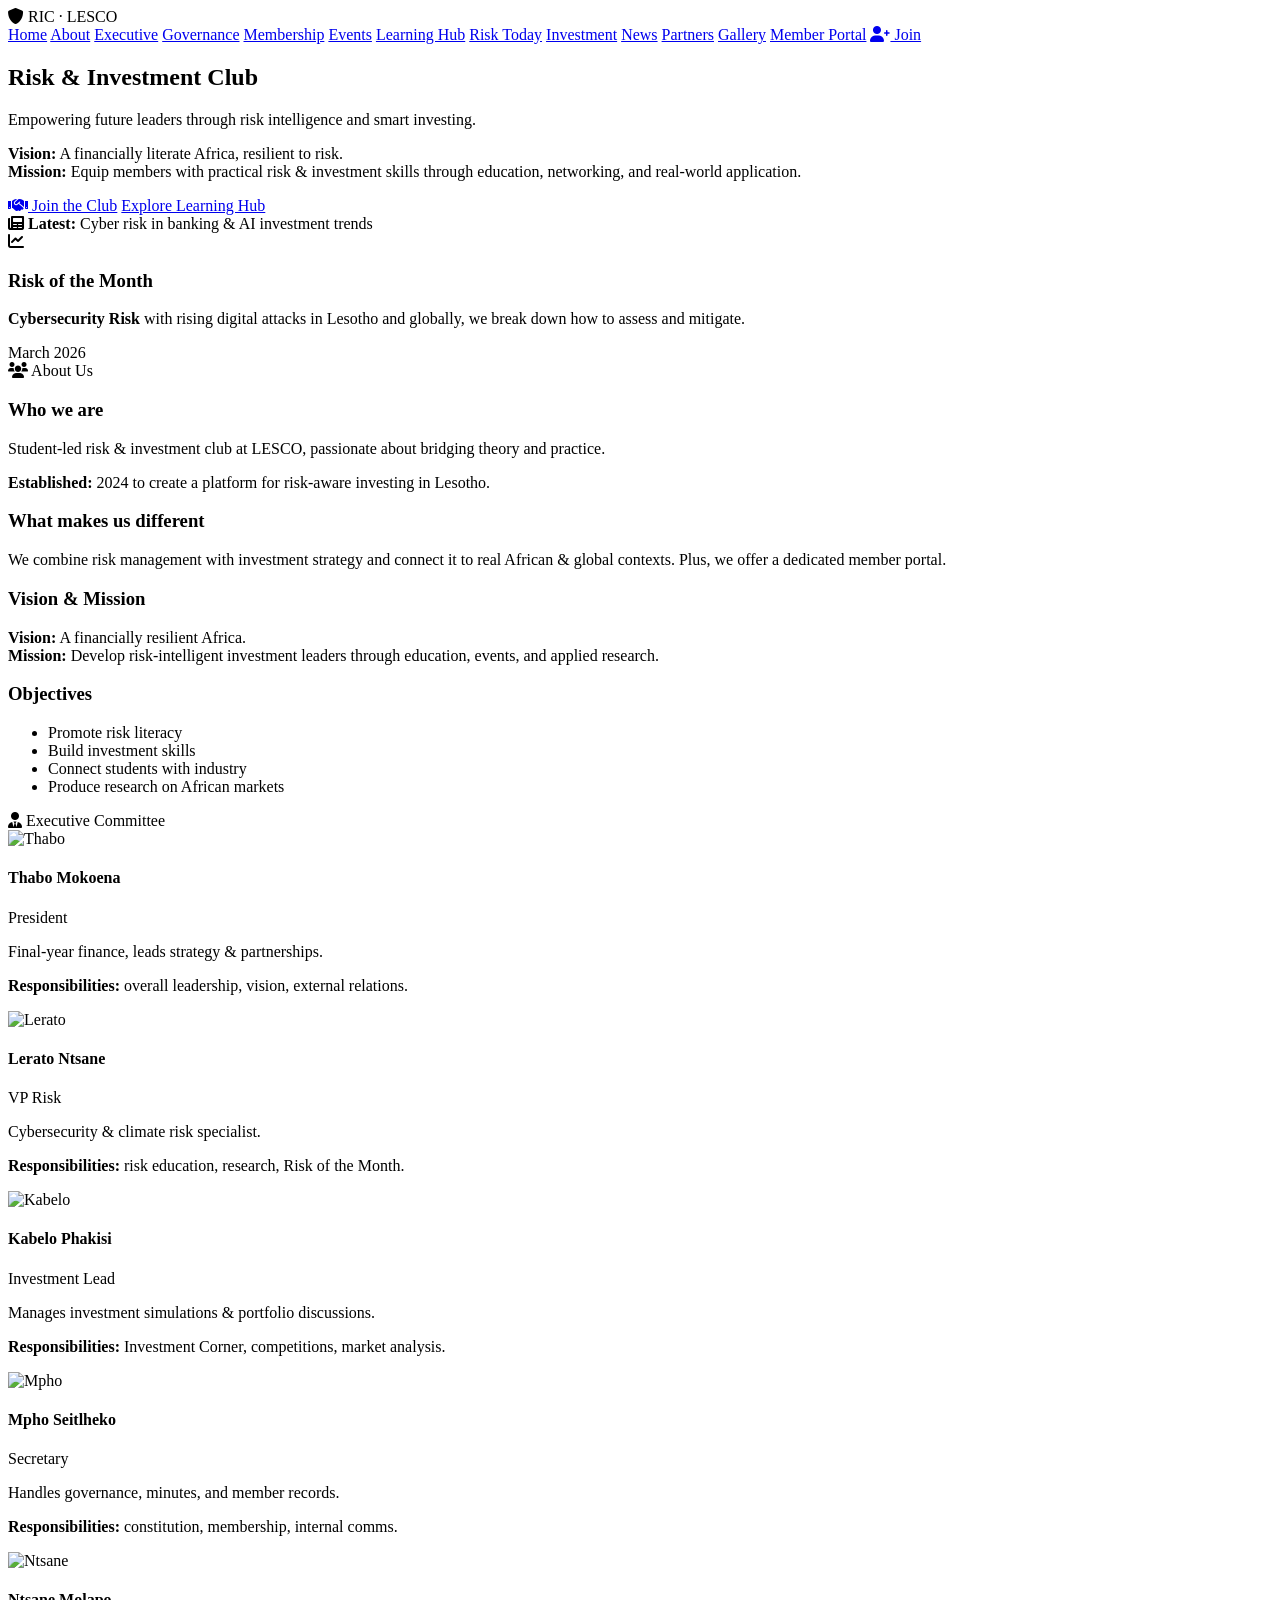
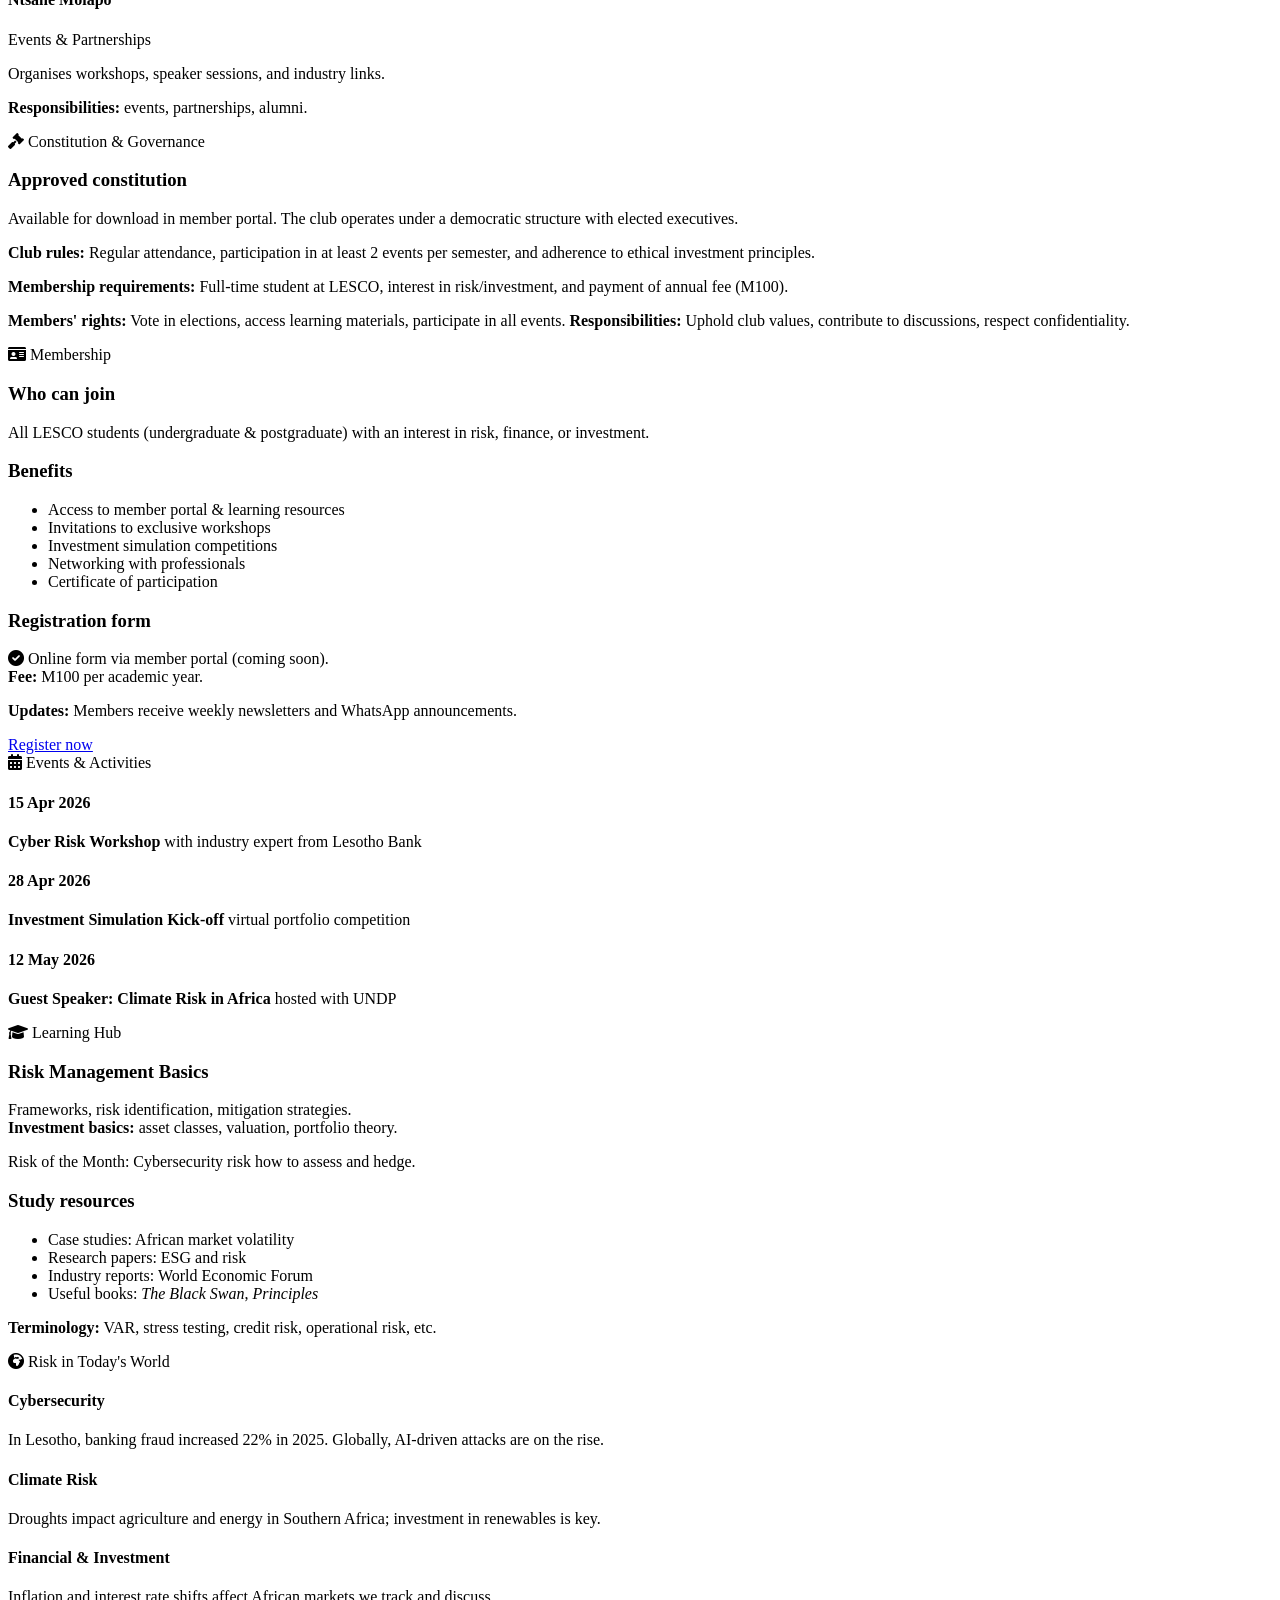
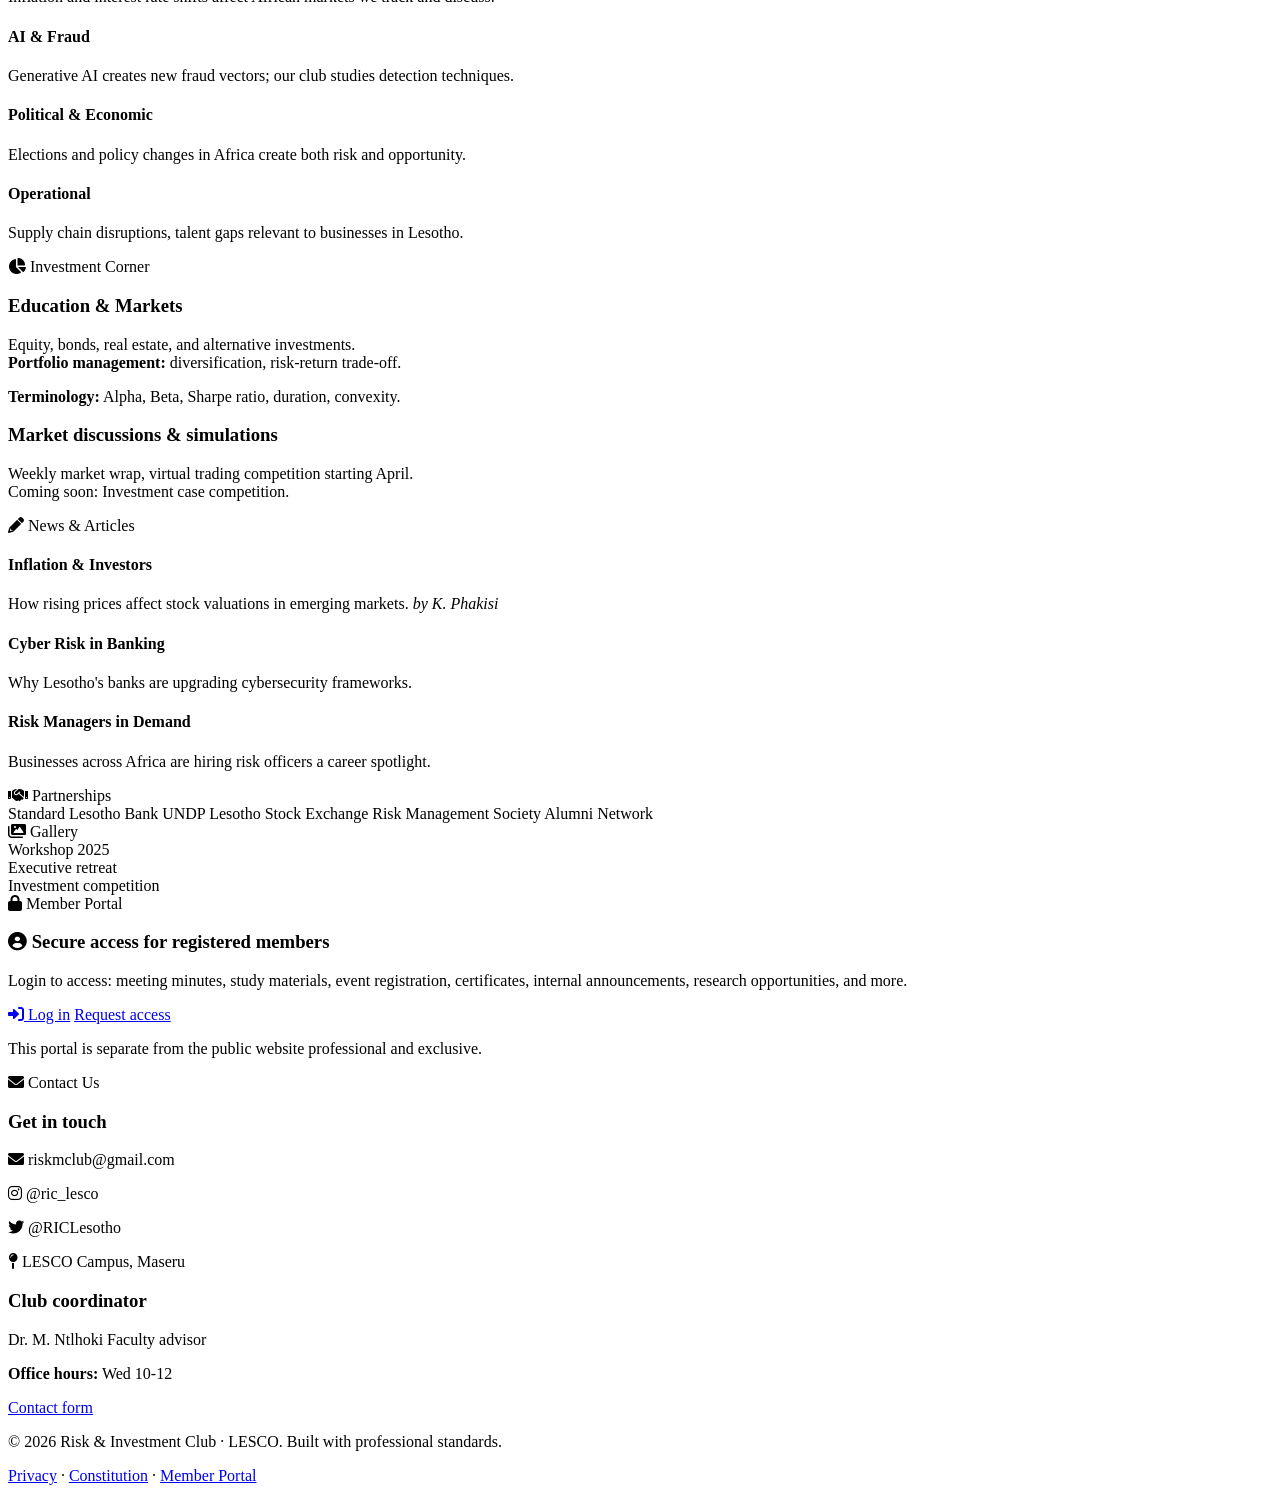
==== index.html @ 356c89ec "Create index.html" ====
<!DOCTYPE html>
<html lang="en">
<head>
  <meta charset="UTF-8" />
  <meta name="viewport" content="width=device-width, initial-scale=1.0" />
  <title>Risk &amp; Investment Club · LESCO</title>
  <link rel="preconnect" href="https://fonts.googleapis.com" />
  <link rel="preconnect" href="https://fonts.gstatic.com" crossorigin />
  <link href="https://fonts.googleapis.com/css2?family=Inter:opsz,wght@14..32,400;14..32,500;14..32,600;14..32,700&display=swap" rel="stylesheet" />
  <link rel="stylesheet" href="https://cdnjs.cloudflare.com/ajax/libs/font-awesome/6.0.0-beta3/css/all.min.css" />
  <link rel="stylesheet" href="style.css" />
</head>
<body>

  <nav class="navbar">
    <div class="container nav-flex">
      <div class="logo">
        <i class="fas fa-shield-alt"></i>
        <span>RIC · LESCO</span>
      </div>
      <div class="nav-links">
        <a href="#home">Home</a>
        <a href="#about">About</a>
        <a href="#executive">Executive</a>
        <a href="#constitution">Governance</a>
        <a href="#membership">Membership</a>
        <a href="#events">Events</a>
        <a href="#learning">Learning Hub</a>
        <a href="#risk-today">Risk Today</a>
        <a href="#investment">Investment</a>
        <a href="#news">News</a>
        <a href="#partners">Partners</a>
        <a href="#gallery">Gallery</a>
        <a href="#portal" class="portal-link">Member Portal</a>
        <a href="#join" class="btn-join"><i class="fas fa-user-plus"></i> Join</a>
      </div>
    </div>
  </nav>

  <section id="home">
    <div class="container hero">
      <div class="hero-text">
        <h1>Risk &amp; Investment Club</h1>
        <p class="hero-sub">Empowering future leaders through risk intelligence and smart investing.</p>
        <p><strong>Vision:</strong> A financially literate Africa, resilient to risk. <br> <strong>Mission:</strong> Equip members with practical risk &amp; investment skills through education, networking, and real-world application.</p>
        <div class="hero-buttons">
          <a href="#join" class="btn-primary"><i class="fas fa-handshake"></i> Join the Club</a>
          <a href="#learning" class="btn-outline">Explore Learning Hub</a>
        </div>
        <div class="latest-news">
          <i class="fas fa-newspaper"></i> <strong>Latest:</strong> Cyber risk in banking &amp; AI investment trends
        </div>
      </div>
      <div class="hero-risk-card">
        <i class="fas fa-chart-line risk-icon"></i>
        <h3>Risk of the Month</h3>
        <p><strong>Cybersecurity Risk</strong>  with rising digital attacks in Lesotho and globally, we break down how to assess and mitigate.</p>
        <span class="badge">March 2026</span>
      </div>
    </div>
  </section>

  <section id="about">
    <div class="container">
      <div class="section-title"><i class="fas fa-users"></i> About Us</div>
      <div class="grid-2">
        <div class="card"><h3>Who we are</h3><p>Student-led risk &amp; investment club at LESCO, passionate about bridging theory and practice.</p><p><strong>Established:</strong> 2024 to create a platform for risk-aware investing in Lesotho.</p></div>
        <div class="card"><h3>What makes us different</h3><p>We combine risk management with investment strategy and connect it to real African &amp; global contexts. Plus, we offer a dedicated member portal.</p></div>
        <div class="card"><h3>Vision &amp; Mission</h3><p><strong>Vision:</strong> A financially resilient Africa. <br><strong>Mission:</strong> Develop risk-intelligent investment leaders through education, events, and applied research.</p></div>
        <div class="card"><h3>Objectives</h3><ul><li>Promote risk literacy</li><li>Build investment skills</li><li>Connect students with industry</li><li>Produce research on African markets</li></ul></div>
      </div>
    </div>
  </section>

  <section id="executive">
    <div class="container">
      <div class="section-title"><i class="fas fa-user-tie"></i> Executive Committee</div>
      <div class="grid-3">
        <div class="card exec-card"><img src="https://ui-avatars.com/api/?name=Thabo+Mokoena&background=0b1e33&color=facc15&size=120" alt="Thabo" /><h4>Thabo Mokoena</h4><span class="role">President</span><p>Final-year finance, leads strategy &amp; partnerships.</p><p class="text-sm"><strong>Responsibilities:</strong> overall leadership, vision, external relations.</p></div>
        <div class="card exec-card"><img src="https://ui-avatars.com/api/?name=Lerato+Ntsane&background=0b1e33&color=facc15&size=120" alt="Lerato" /><h4>Lerato Ntsane</h4><span class="role">VP Risk</span><p>Cybersecurity &amp; climate risk specialist.</p><p class="text-sm"><strong>Responsibilities:</strong> risk education, research, Risk of the Month.</p></div>
        <div class="card exec-card"><img src="https://ui-avatars.com/api/?name=Kabelo+Phakisi&background=0b1e33&color=facc15&size=120" alt="Kabelo" /><h4>Kabelo Phakisi</h4><span class="role">Investment Lead</span><p>Manages investment simulations &amp; portfolio discussions.</p><p class="text-sm"><strong>Responsibilities:</strong> Investment Corner, competitions, market analysis.</p></div>
        <div class="card exec-card"><img src="https://ui-avatars.com/api/?name=Mpho+Seitlheko&background=0b1e33&color=facc15&size=120" alt="Mpho" /><h4>Mpho Seitlheko</h4><span class="role">Secretary</span><p>Handles governance, minutes, and member records.</p><p class="text-sm"><strong>Responsibilities:</strong> constitution, membership, internal comms.</p></div>
        <div class="card exec-card"><img src="https://ui-avatars.com/api/?name=Ntsane+Molapo&background=0b1e33&color=facc15&size=120" alt="Ntsane" /><h4>Ntsane Molapo</h4><span class="role">Events &amp; Partnerships</span><p>Organises workshops, speaker sessions, and industry links.</p><p class="text-sm"><strong>Responsibilities:</strong> events, partnerships, alumni.</p></div>
      </div>
    </div>
  </section>

  <section id="constitution">
    <div class="container">
      <div class="section-title"><i class="fas fa-gavel"></i> Constitution &amp; Governance</div>
      <div class="card"><h3>Approved constitution</h3><p>Available for download in member portal. The club operates under a democratic structure with elected executives.</p><p><strong>Club rules:</strong> Regular attendance, participation in at least 2 events per semester, and adherence to ethical investment principles.</p><p><strong>Membership requirements:</strong> Full-time student at LESCO, interest in risk/investment, and payment of annual fee (M100).</p><p><strong>Members' rights:</strong> Vote in elections, access learning materials, participate in all events. <strong>Responsibilities:</strong> Uphold club values, contribute to discussions, respect confidentiality.</p></div>
    </div>
  </section>

  <section id="membership">
    <div class="container">
      <div class="section-title"><i class="fas fa-id-card"></i> Membership</div>
      <div class="grid-2">
        <div class="card"><h3>Who can join</h3><p>All LESCO students (undergraduate &amp; postgraduate) with an interest in risk, finance, or investment.</p><h3>Benefits</h3><ul><li>Access to member portal &amp; learning resources</li><li>Invitations to exclusive workshops</li><li>Investment simulation competitions</li><li>Networking with professionals</li><li>Certificate of participation</li></ul></div>
        <div class="card"><h3>Registration form</h3><p><i class="fas fa-check-circle"></i> Online form via member portal (coming soon). <br> <strong>Fee:</strong> M100 per academic year.</p><p><strong>Updates:</strong> Members receive weekly newsletters and WhatsApp announcements.</p><a href="#" class="btn-primary reg-btn">Register now</a></div>
      </div>
    </div>
  </section>

  <section id="events">
    <div class="container">
      <div class="section-title"><i class="fas fa-calendar-alt"></i> Events &amp; Activities</div>
      <div class="grid-3">
        <div class="card"><h4>15 Apr 2026</h4><p><strong>Cyber Risk Workshop</strong>  with industry expert from Lesotho Bank</p></div>
        <div class="card"><h4>28 Apr 2026</h4><p><strong>Investment Simulation Kick-off</strong>  virtual portfolio competition</p></div>
        <div class="card"><h4>12 May 2026</h4><p><strong>Guest Speaker: Climate Risk in Africa</strong>  hosted with UNDP</p></div>
      </div>
    </div>
  </section>

  <section id="learning">
    <div class="container">
      <div class="section-title"><i class="fas fa-graduation-cap"></i> Learning Hub</div>
      <div class="grid-2">
        <div class="card"><h3>Risk Management Basics</h3><p>Frameworks, risk identification, mitigation strategies. <br><strong>Investment basics:</strong> asset classes, valuation, portfolio theory.</p><p><span class="badge">Risk of the Month:</span> Cybersecurity risk  how to assess and hedge.</p></div>
        <div class="card"><h3>Study resources</h3><ul><li>Case studies: African market volatility</li><li>Research papers: ESG and risk</li><li>Industry reports: World Economic Forum</li><li>Useful books: <em>The Black Swan</em>, <em>Principles</em></li></ul><p><strong>Terminology:</strong> VAR, stress testing, credit risk, operational risk, etc.</p></div>
      </div>
    </div>
  </section>

  <section id="risk-today">
    <div class="container">
      <div class="section-title"><i class="fas fa-globe-africa"></i> Risk in Today's World</div>
      <div class="grid-3">
        <div class="card"><h4>Cybersecurity</h4><p>In Lesotho, banking fraud increased 22% in 2025. Globally, AI-driven attacks are on the rise.</p></div>
        <div class="card"><h4>Climate Risk</h4><p>Droughts impact agriculture and energy in Southern Africa; investment in renewables is key.</p></div>
        <div class="card"><h4>Financial &amp; Investment</h4><p>Inflation and interest rate shifts affect African markets  we track and discuss.</p></div>
        <div class="card"><h4>AI &amp; Fraud</h4><p>Generative AI creates new fraud vectors; our club studies detection techniques.</p></div>
        <div class="card"><h4>Political &amp; Economic</h4><p>Elections and policy changes in Africa create both risk and opportunity.</p></div>
        <div class="card"><h4>Operational</h4><p>Supply chain disruptions, talent gaps  relevant to businesses in Lesotho.</p></div>
      </div>
    </div>
  </section>

  <section id="investment">
    <div class="container">
      <div class="section-title"><i class="fas fa-chart-pie"></i> Investment Corner</div>
      <div class="grid-2">
        <div class="card"><h3>Education &amp; Markets</h3><p>Equity, bonds, real estate, and alternative investments. <br><strong>Portfolio management:</strong> diversification, risk-return trade-off.</p><p><strong>Terminology:</strong> Alpha, Beta, Sharpe ratio, duration, convexity.</p></div>
        <div class="card"><h3>Market discussions &amp; simulations</h3><p>Weekly market wrap, virtual trading competition starting April. <br> <span class="badge">Coming soon:</span> Investment case competition.</p></div>
      </div>
    </div>
  </section>

  <section id="news">
    <div class="container">
      <div class="section-title"><i class="fas fa-pencil-alt"></i> News &amp; Articles</div>
      <div class="grid-3">
        <div class="card"><h4>Inflation &amp; Investors</h4><p>How rising prices affect stock valuations in emerging markets. <em> by K. Phakisi</em></p></div>
        <div class="card"><h4>Cyber Risk in Banking</h4><p>Why Lesotho's banks are upgrading cybersecurity frameworks.</p></div>
        <div class="card"><h4>Risk Managers in Demand</h4><p>Businesses across Africa are hiring risk officers  a career spotlight.</p></div>
      </div>
    </div>
  </section>

  <section id="partners">
    <div class="container">
      <div class="section-title"><i class="fas fa-handshake"></i> Partnerships</div>
      <div class="partner-badges">
        <span class="badge partner">Standard Lesotho Bank</span>
        <span class="badge partner">UNDP</span>
        <span class="badge partner">Lesotho Stock Exchange</span>
        <span class="badge partner">Risk Management Society</span>
        <span class="badge partner">Alumni Network</span>
      </div>
    </div>
  </section>

  <section id="gallery">
    <div class="container">
      <div class="section-title"><i class="fas fa-images"></i> Gallery</div>
      <div class="grid-3">
        <div class="card gallery-placeholder">Workshop 2025</div>
        <div class="card gallery-placeholder">Executive retreat</div>
        <div class="card gallery-placeholder">Investment competition</div>
      </div>
    </div>
  </section>

  <section id="portal" class="portal-section">
    <div class="container">
      <div class="section-title"><i class="fas fa-lock"></i> Member Portal</div>
      <div class="portal-box">
        <h3><i class="fas fa-user-circle portal-icon"></i> Secure access for registered members</h3>
        <p>Login to access: meeting minutes, study materials, event registration, certificates, internal announcements, research opportunities, and more.</p>
        <div class="portal-buttons">
          <a href="#" class="btn-primary"><i class="fas fa-sign-in-alt"></i> Log in</a>
          <a href="#" class="btn-outline">Request access</a>
        </div>
        <p class="portal-note">This portal is separate from the public website  professional and exclusive.</p>
      </div>
    </div>
  </section>

  <section id="contact">
    <div class="container">
      <div class="section-title"><i class="fas fa-envelope"></i> Contact Us</div>
      <div class="grid-2">
        <div class="card"><h3>Get in touch</h3><p><i class="fas fa-envelope"></i> riskmclub@gmail.com</p><p><i class="fab fa-instagram"></i> @ric_lesco</p><p><i class="fab fa-twitter"></i> @RICLesotho</p><p><i class="fas fa-map-pin"></i> LESCO Campus, Maseru</p></div>
        <div class="card"><h3>Club coordinator</h3><p>Dr. M. Ntlhoki  Faculty advisor</p><p><strong>Office hours:</strong> Wed 10-12</p><a href="#" class="btn-outline">Contact form</a></div>
      </div>
    </div>
  </section>

  <footer class="footer">
    <div class="container">
      <p>&copy; 2026 Risk &amp; Investment Club · LESCO. Built with professional standards.</p>
      <p class="footer-links"><a href="#">Privacy</a> · <a href="#">Constitution</a> · <a href="#portal">Member Portal</a></p>
    </div>
  </footer>

</body>
</html>
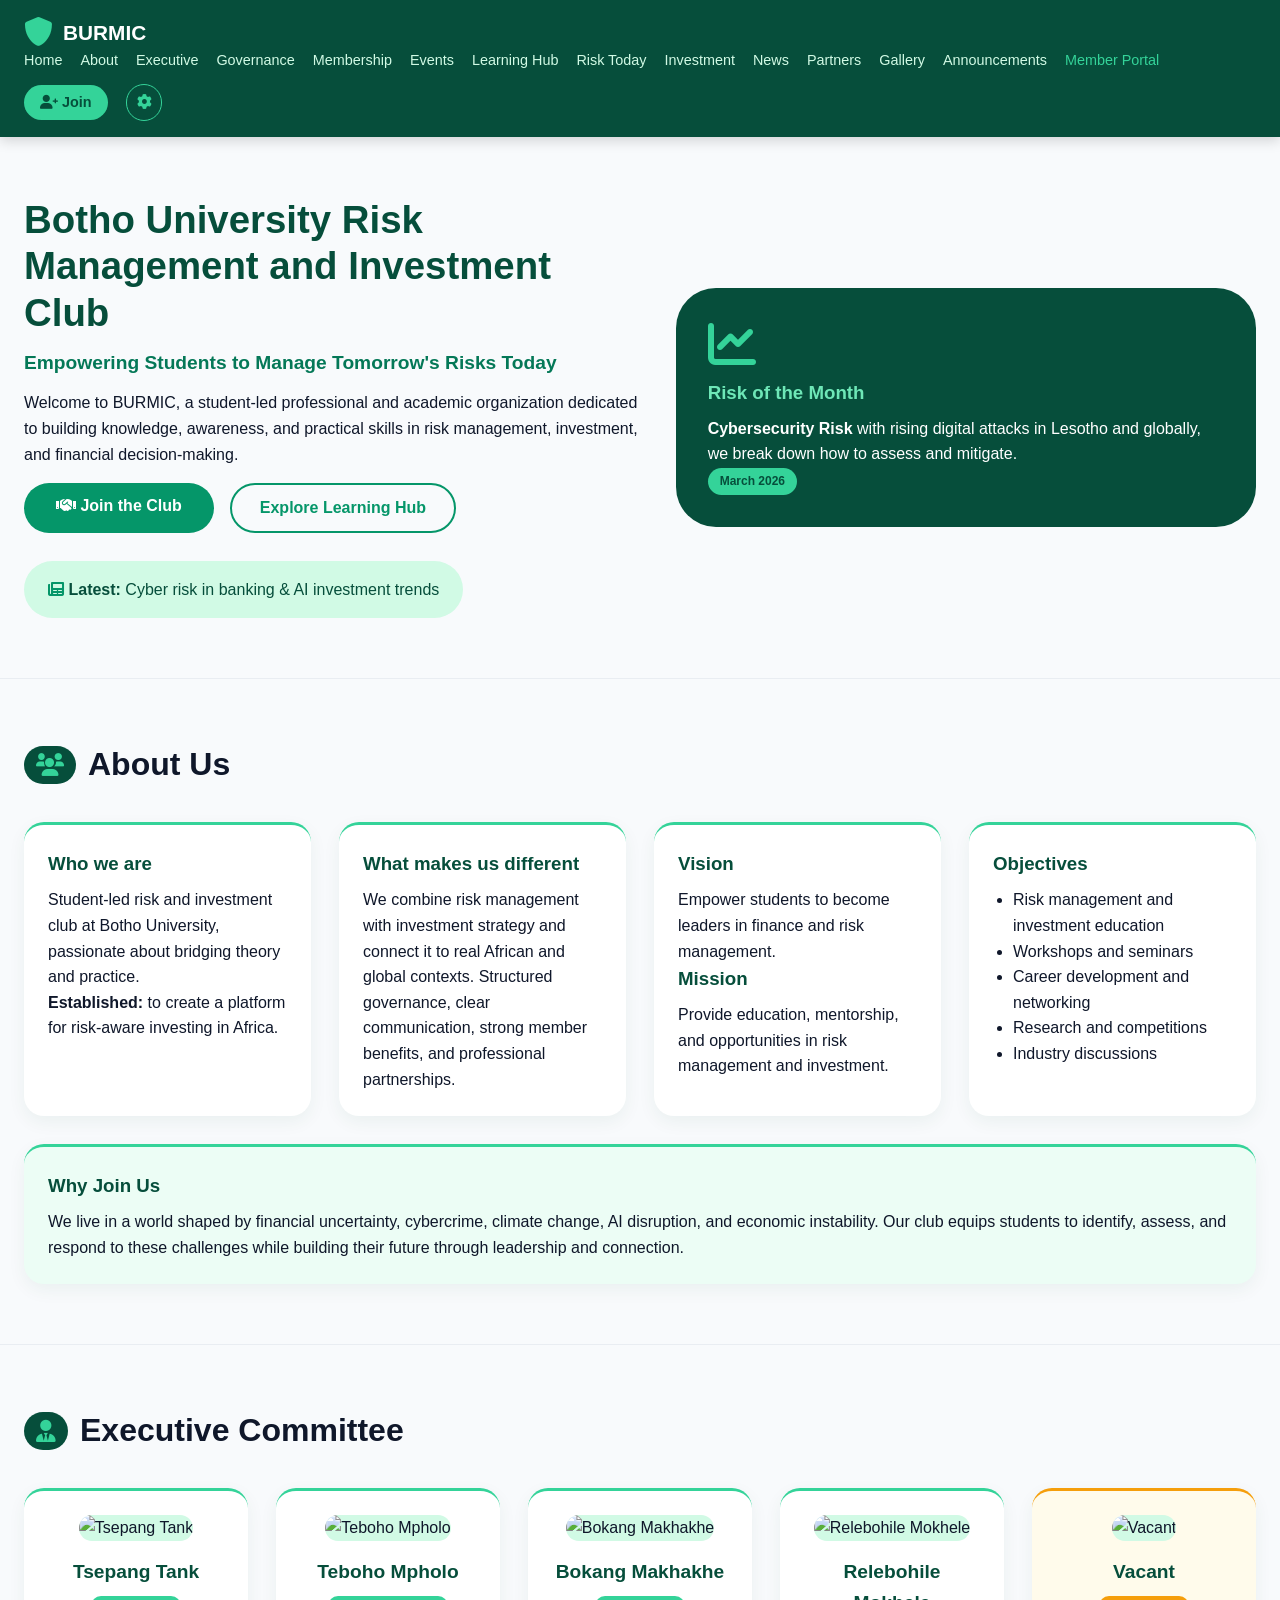
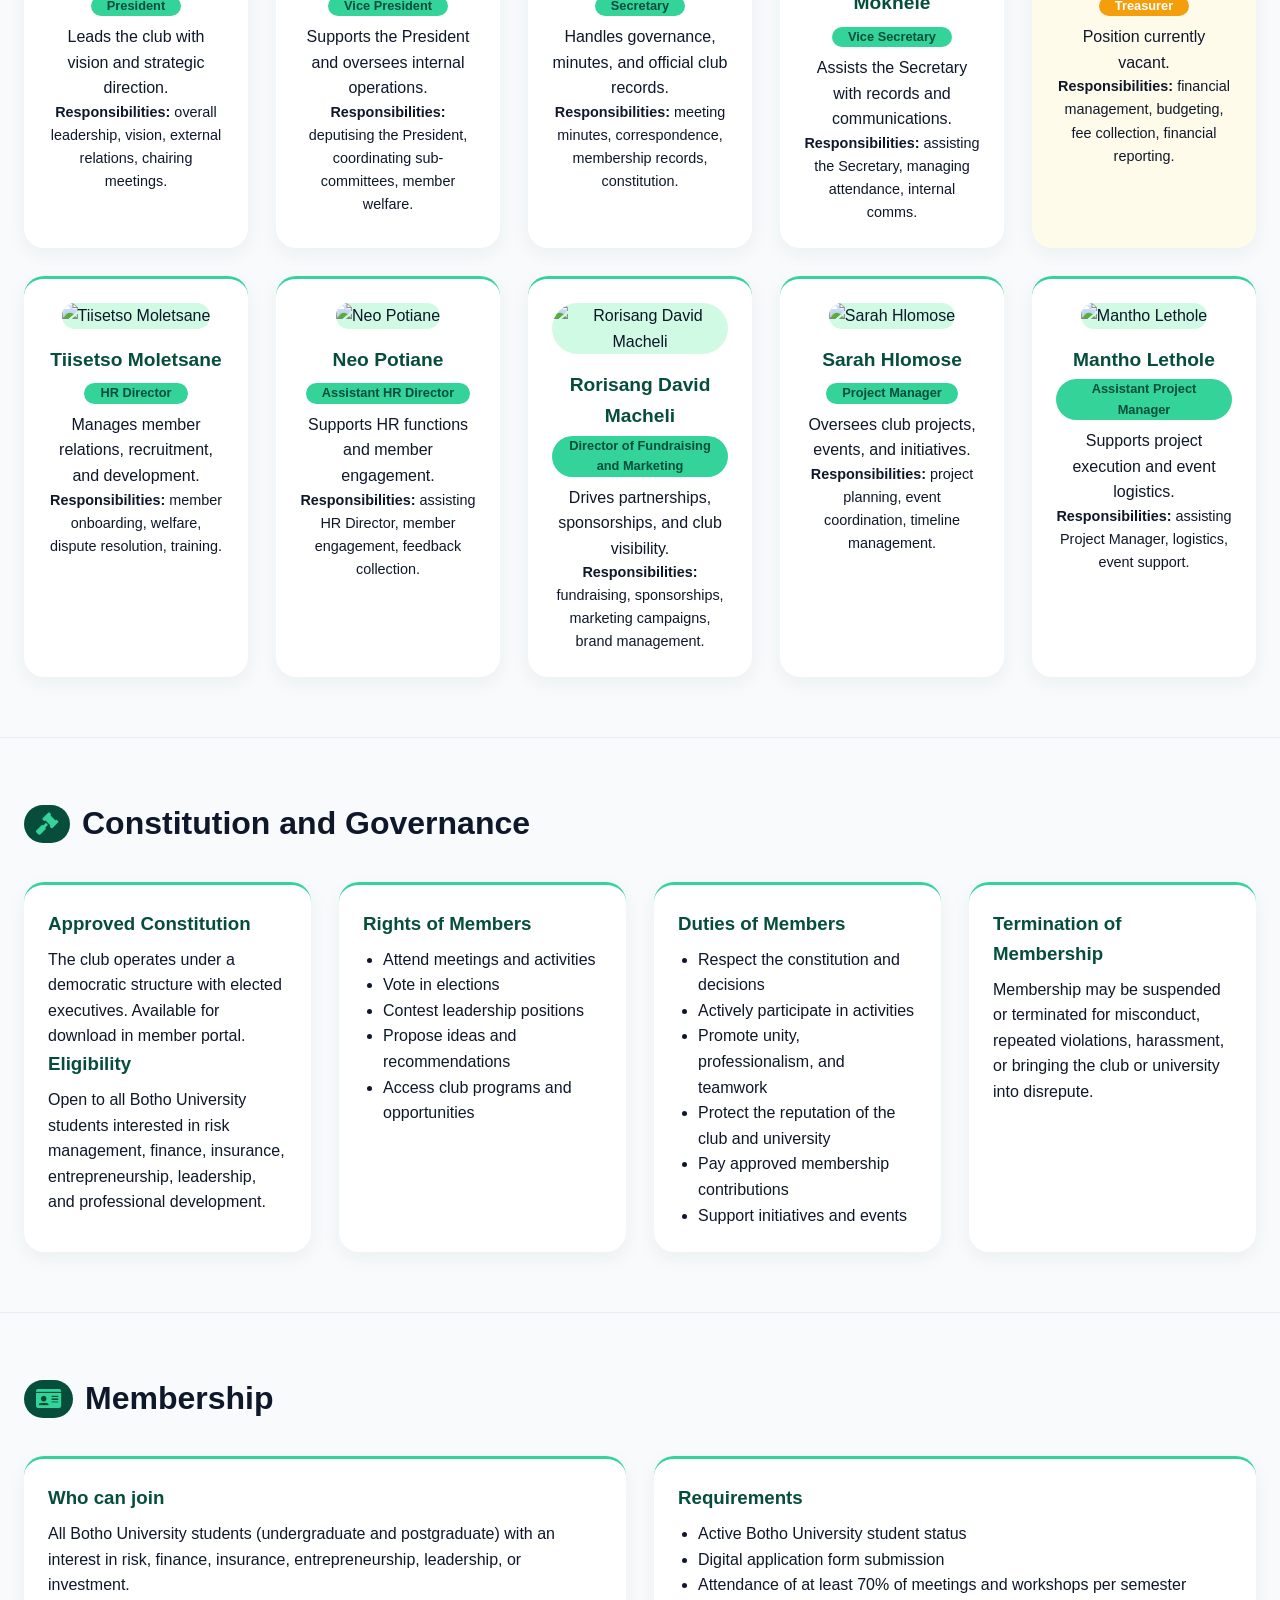
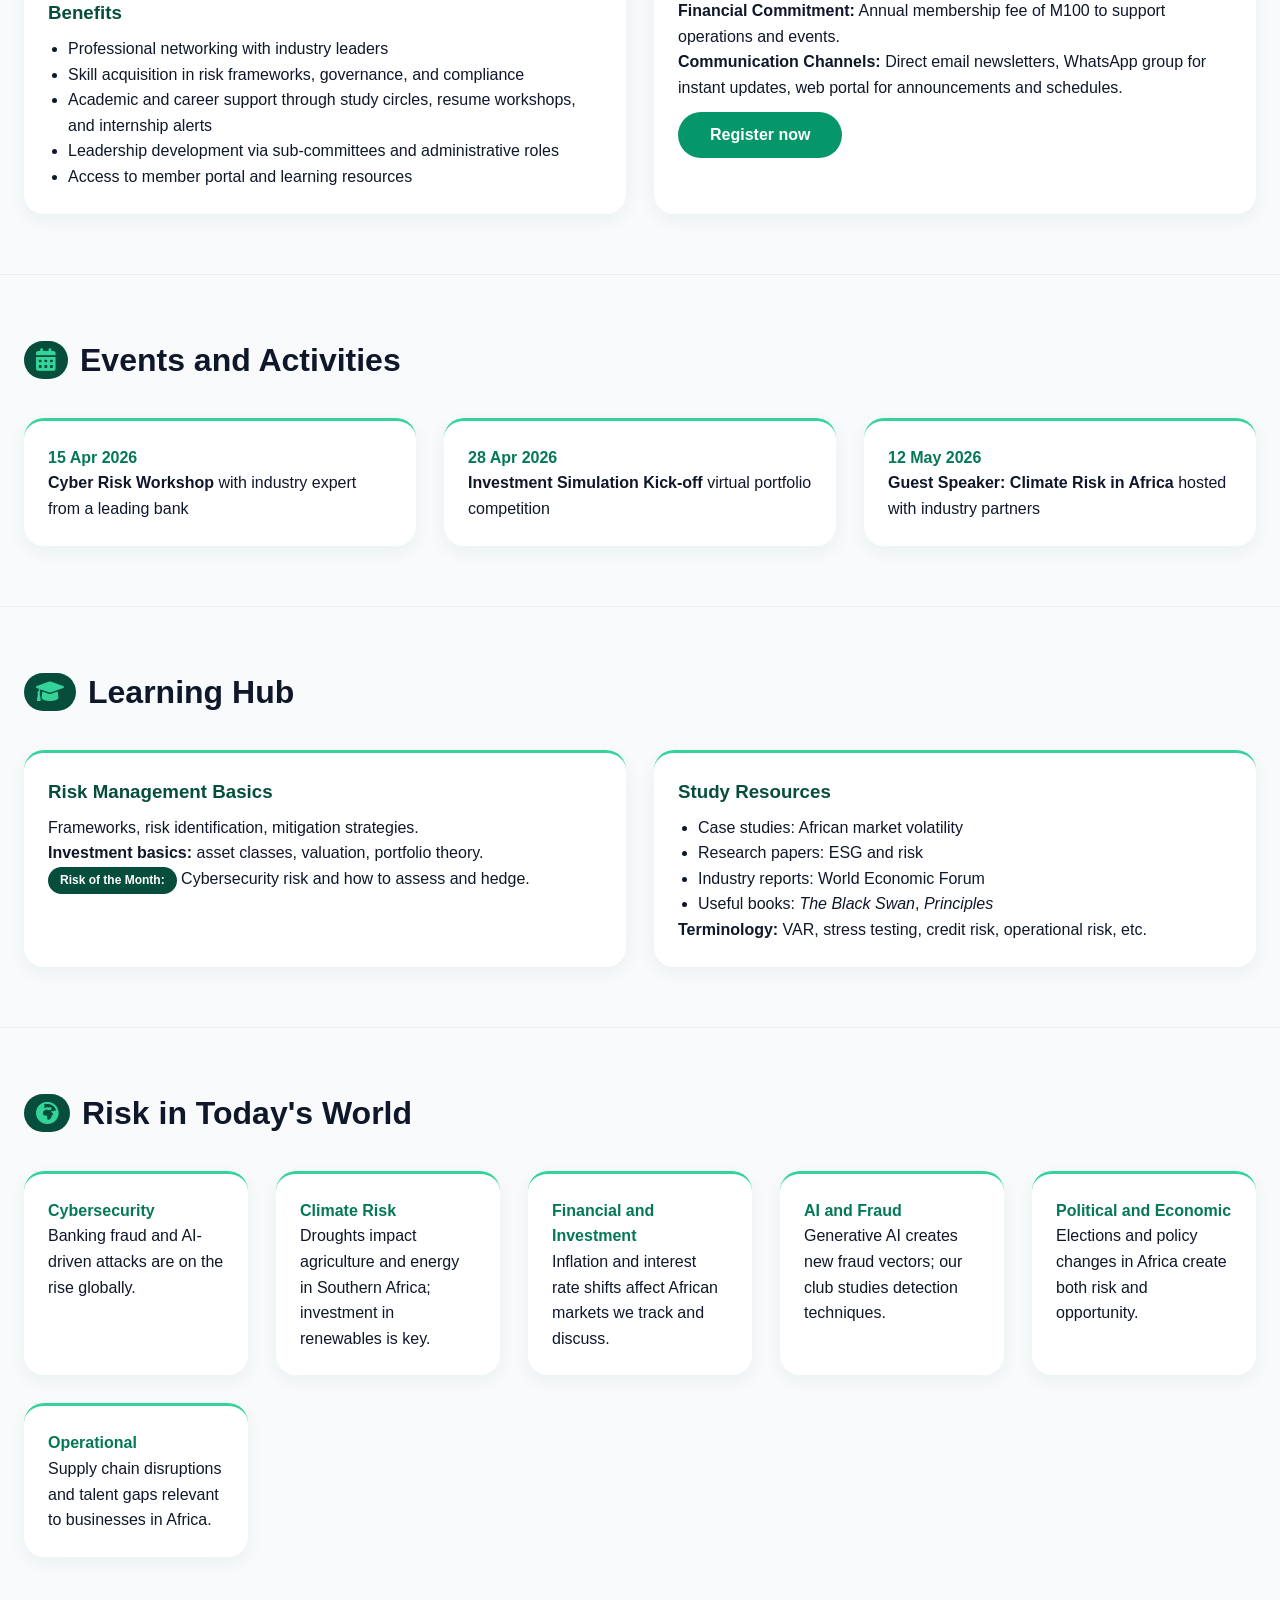
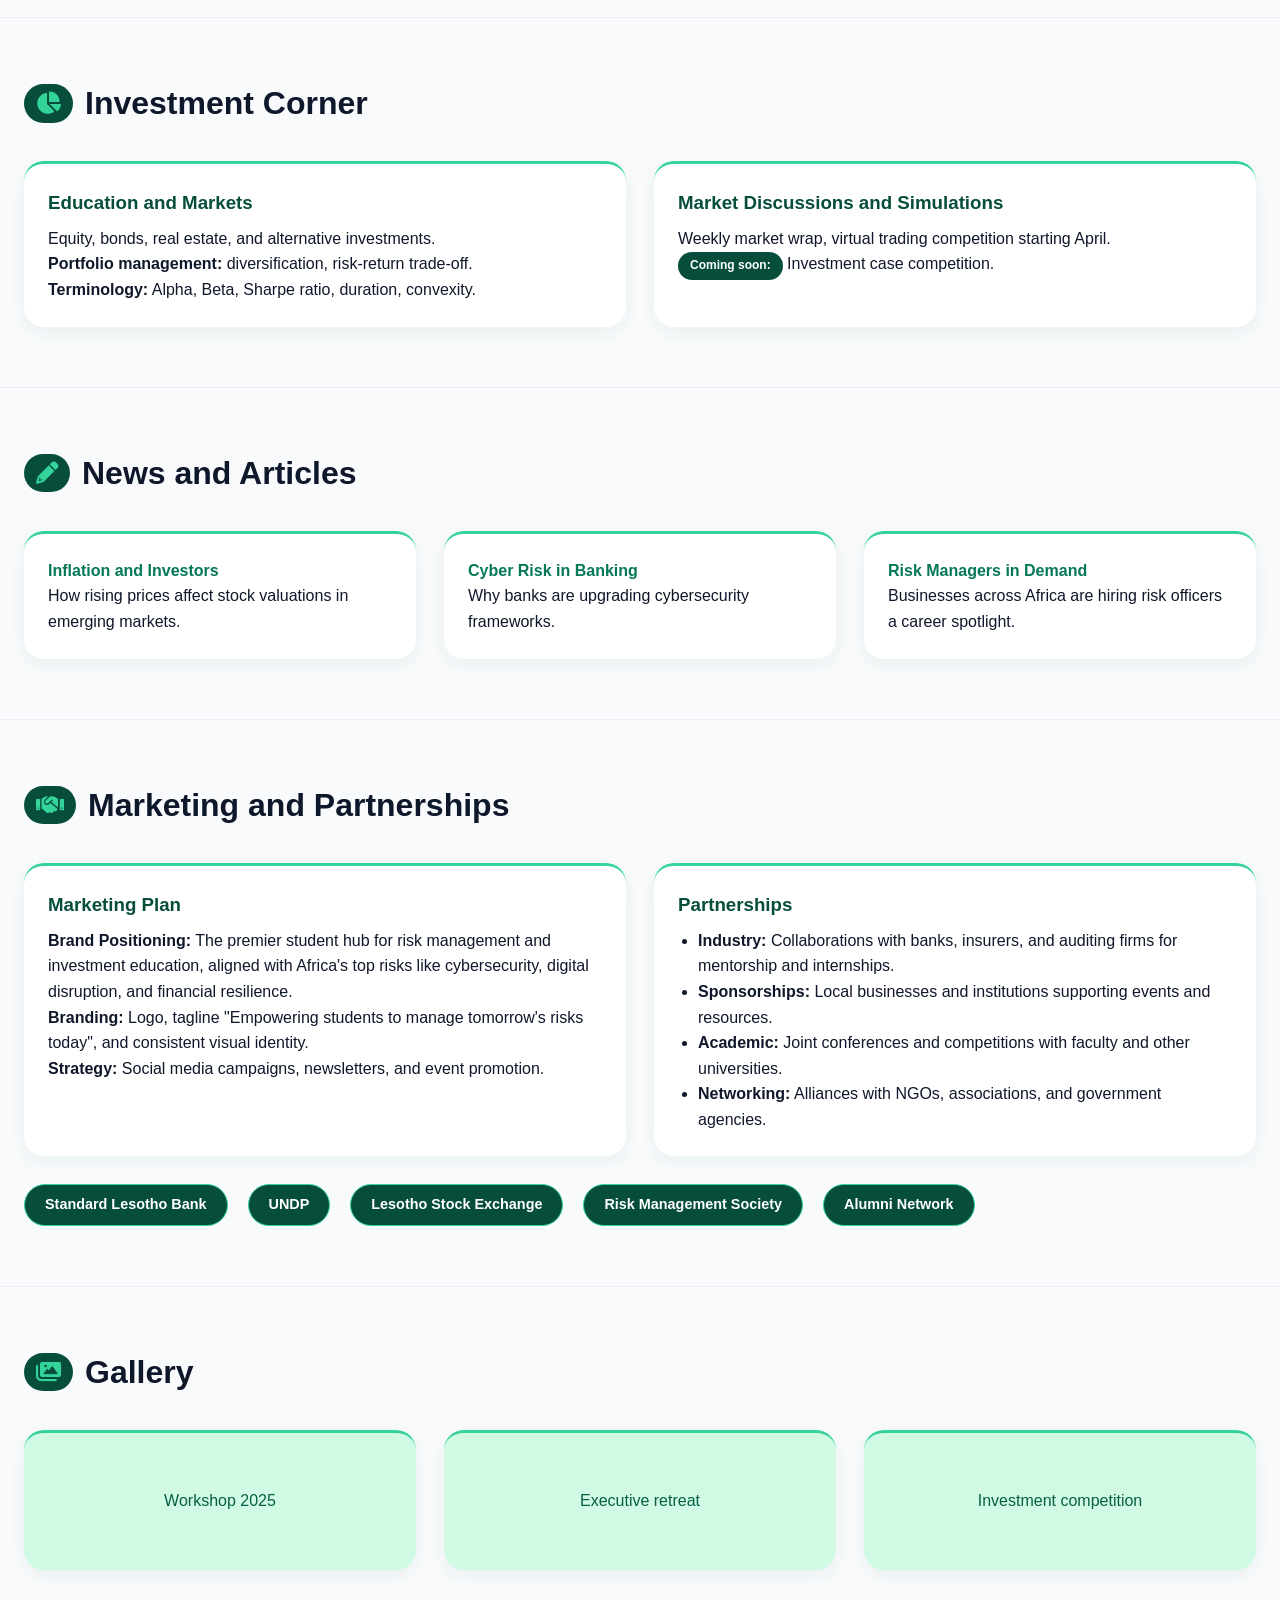
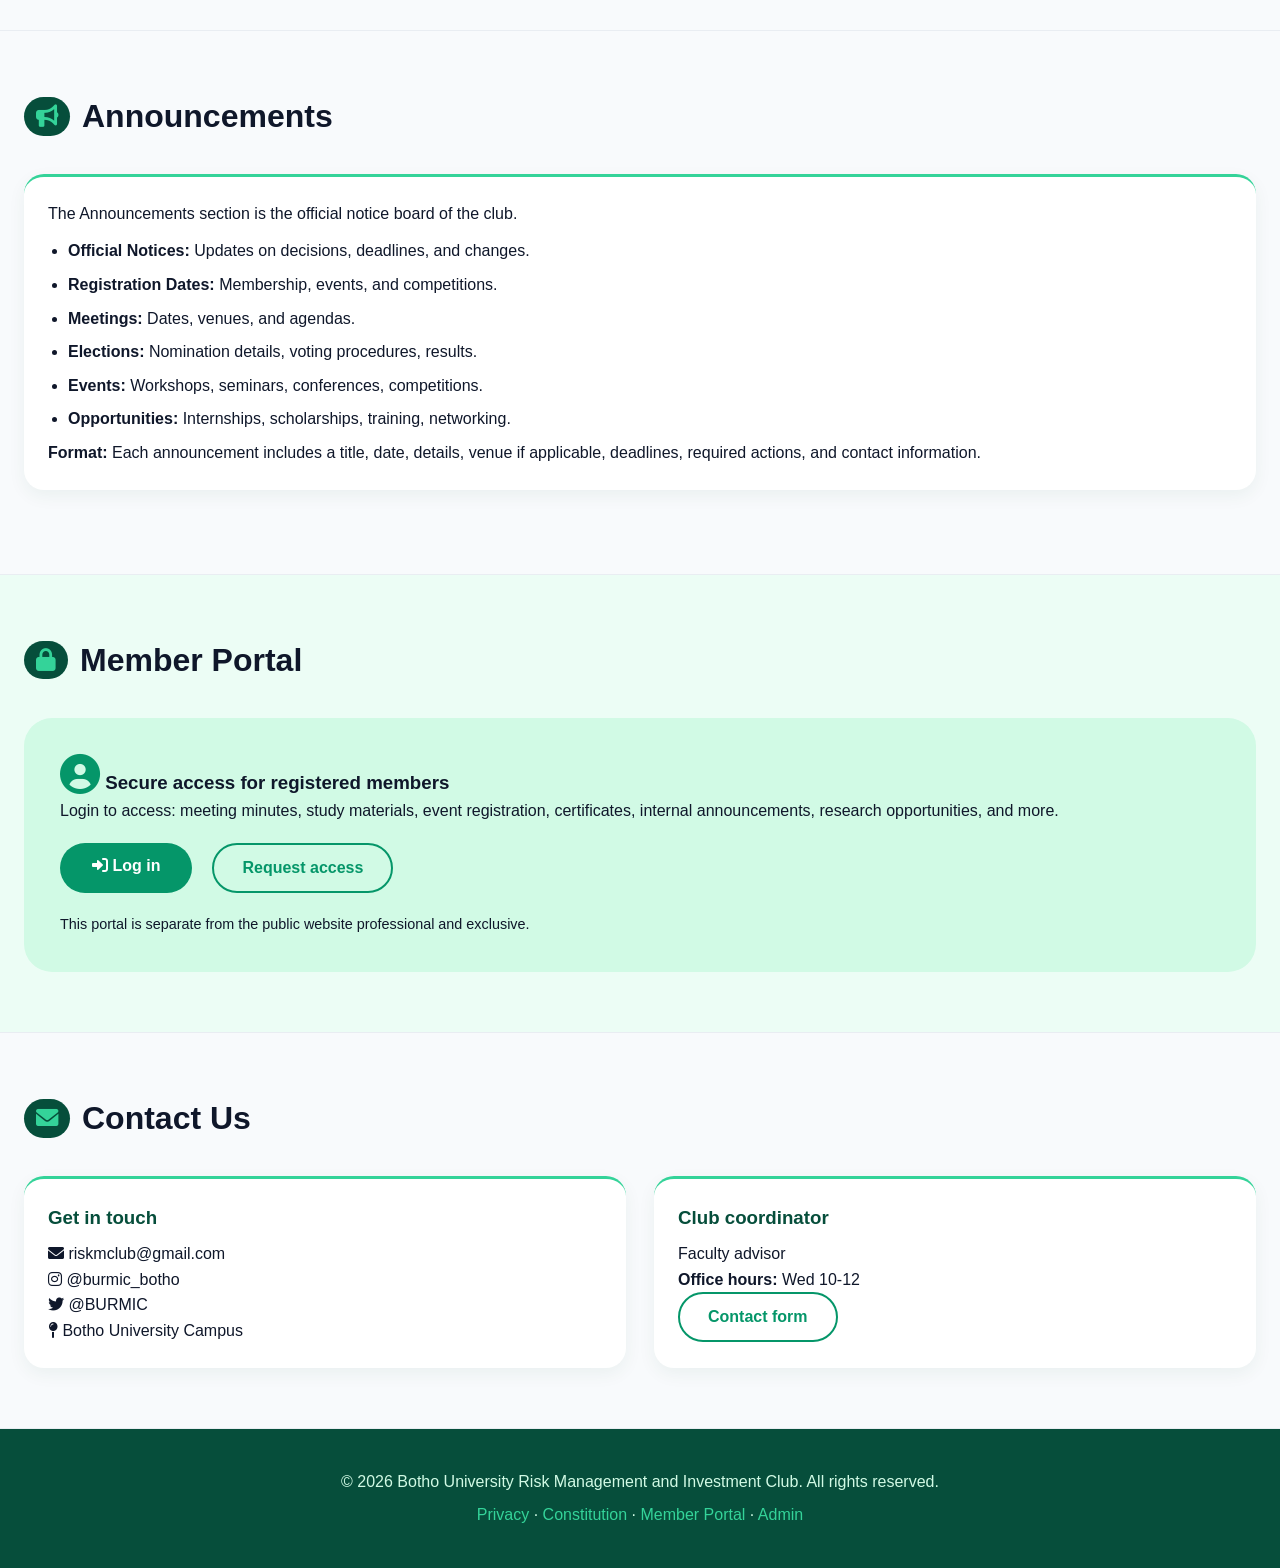
==== commit ee1eca6e: "Update index.html" ====
--- a/index.html
+++ b/index.html
@@ -3,12 +3,34 @@
 <head>
   <meta charset="UTF-8" />
   <meta name="viewport" content="width=device-width, initial-scale=1.0" />
-  <title>Risk &amp; Investment Club · LESCO</title>
+  <title>Botho University Risk Management and Investment Club</title>
   <link rel="preconnect" href="https://fonts.googleapis.com" />
   <link rel="preconnect" href="https://fonts.gstatic.com" crossorigin />
   <link href="https://fonts.googleapis.com/css2?family=Inter:opsz,wght@14..32,400;14..32,500;14..32,600;14..32,700&display=swap" rel="stylesheet" />
   <link rel="stylesheet" href="https://cdnjs.cloudflare.com/ajax/libs/font-awesome/6.0.0-beta3/css/all.min.css" />
   <link rel="stylesheet" href="style.css" />
+  <script>
+    document.addEventListener('contextmenu', function(e) {
+      e.preventDefault();
+    });
+    document.addEventListener('keydown', function(e) {
+      if (e.key === 'F12' || (e.ctrlKey && e.shiftKey && (e.key === 'I' || e.key === 'J' || e.key === 'C')) || (e.ctrlKey && e.key === 'U')) {
+        e.preventDefault();
+        return false;
+      }
+    });
+    document.addEventListener('mousedown', function(e) {
+      if (e.button === 2) {
+        e.preventDefault();
+        return false;
+      }
+    });
+    setInterval(function() {
+      if (window.outerHeight - window.innerHeight > 200 || window.outerWidth - window.innerWidth > 200) {
+        document.body.innerHTML = '<h1 style="text-align:center;margin-top:20%;">Developer tools are not allowed</h1>';
+      }
+    }, 1000);
+  </script>
 </head>
 <body>
 
@@ -16,7 +38,7 @@
     <div class="container nav-flex">
       <div class="logo">
         <i class="fas fa-shield-alt"></i>
-        <span>RIC · LESCO</span>
+        <span>BURMIC</span>
       </div>
       <div class="nav-links">
         <a href="#home">Home</a>
@@ -31,8 +53,10 @@
         <a href="#news">News</a>
         <a href="#partners">Partners</a>
         <a href="#gallery">Gallery</a>
+        <a href="#announcements">Announcements</a>
         <a href="#portal" class="portal-link">Member Portal</a>
         <a href="#join" class="btn-join"><i class="fas fa-user-plus"></i> Join</a>
+        <a href="admin.html" class="btn-admin" title="Admin Panel"><i class="fas fa-cog"></i></a>
       </div>
     </div>
   </nav>
@@ -40,9 +64,9 @@
   <section id="home">
     <div class="container hero">
       <div class="hero-text">
-        <h1>Risk &amp; Investment Club</h1>
-        <p class="hero-sub">Empowering future leaders through risk intelligence and smart investing.</p>
-        <p><strong>Vision:</strong> A financially literate Africa, resilient to risk. <br> <strong>Mission:</strong> Equip members with practical risk &amp; investment skills through education, networking, and real-world application.</p>
+        <h1>Botho University Risk Management and Investment Club</h1>
+        <p class="hero-sub">Empowering Students to Manage Tomorrow's Risks Today</p>
+        <p>Welcome to BURMIC, a student-led professional and academic organization dedicated to building knowledge, awareness, and practical skills in risk management, investment, and financial decision-making.</p>
         <div class="hero-buttons">
           <a href="#join" class="btn-primary"><i class="fas fa-handshake"></i> Join the Club</a>
           <a href="#learning" class="btn-outline">Explore Learning Hub</a>
@@ -54,7 +78,7 @@
       <div class="hero-risk-card">
         <i class="fas fa-chart-line risk-icon"></i>
         <h3>Risk of the Month</h3>
-        <p><strong>Cybersecurity Risk</strong>  with rising digital attacks in Lesotho and globally, we break down how to assess and mitigate.</p>
+        <p><strong>Cybersecurity Risk</strong> with rising digital attacks in Lesotho and globally, we break down how to assess and mitigate.</p>
         <span class="badge">March 2026</span>
       </div>
     </div>
@@ -64,10 +88,14 @@
     <div class="container">
       <div class="section-title"><i class="fas fa-users"></i> About Us</div>
       <div class="grid-2">
-        <div class="card"><h3>Who we are</h3><p>Student-led risk &amp; investment club at LESCO, passionate about bridging theory and practice.</p><p><strong>Established:</strong> 2024 to create a platform for risk-aware investing in Lesotho.</p></div>
-        <div class="card"><h3>What makes us different</h3><p>We combine risk management with investment strategy and connect it to real African &amp; global contexts. Plus, we offer a dedicated member portal.</p></div>
-        <div class="card"><h3>Vision &amp; Mission</h3><p><strong>Vision:</strong> A financially resilient Africa. <br><strong>Mission:</strong> Develop risk-intelligent investment leaders through education, events, and applied research.</p></div>
-        <div class="card"><h3>Objectives</h3><ul><li>Promote risk literacy</li><li>Build investment skills</li><li>Connect students with industry</li><li>Produce research on African markets</li></ul></div>
+        <div class="card"><h3>Who we are</h3><p>Student-led risk and investment club at Botho University, passionate about bridging theory and practice.</p><p><strong>Established:</strong> to create a platform for risk-aware investing in Africa.</p></div>
+        <div class="card"><h3>What makes us different</h3><p>We combine risk management with investment strategy and connect it to real African and global contexts. Structured governance, clear communication, strong member benefits, and professional partnerships.</p></div>
+        <div class="card"><h3>Vision</h3><p>Empower students to become leaders in finance and risk management.</p><h3>Mission</h3><p>Provide education, mentorship, and opportunities in risk management and investment.</p></div>
+        <div class="card"><h3>Objectives</h3><ul><li>Risk management and investment education</li><li>Workshops and seminars</li><li>Career development and networking</li><li>Research and competitions</li><li>Industry discussions</li></ul></div>
+      </div>
+      <div class="card why-join">
+        <h3>Why Join Us</h3>
+        <p>We live in a world shaped by financial uncertainty, cybercrime, climate change, AI disruption, and economic instability. Our club equips students to identify, assess, and respond to these challenges while building their future through leadership and connection.</p>
       </div>
     </div>
   </section>
@@ -75,20 +103,19 @@
   <section id="executive">
     <div class="container">
       <div class="section-title"><i class="fas fa-user-tie"></i> Executive Committee</div>
-      <div class="grid-3">
-        <div class="card exec-card"><img src="https://ui-avatars.com/api/?name=Thabo+Mokoena&background=0b1e33&color=facc15&size=120" alt="Thabo" /><h4>Thabo Mokoena</h4><span class="role">President</span><p>Final-year finance, leads strategy &amp; partnerships.</p><p class="text-sm"><strong>Responsibilities:</strong> overall leadership, vision, external relations.</p></div>
-        <div class="card exec-card"><img src="https://ui-avatars.com/api/?name=Lerato+Ntsane&background=0b1e33&color=facc15&size=120" alt="Lerato" /><h4>Lerato Ntsane</h4><span class="role">VP Risk</span><p>Cybersecurity &amp; climate risk specialist.</p><p class="text-sm"><strong>Responsibilities:</strong> risk education, research, Risk of the Month.</p></div>
-        <div class="card exec-card"><img src="https://ui-avatars.com/api/?name=Kabelo+Phakisi&background=0b1e33&color=facc15&size=120" alt="Kabelo" /><h4>Kabelo Phakisi</h4><span class="role">Investment Lead</span><p>Manages investment simulations &amp; portfolio discussions.</p><p class="text-sm"><strong>Responsibilities:</strong> Investment Corner, competitions, market analysis.</p></div>
-        <div class="card exec-card"><img src="https://ui-avatars.com/api/?name=Mpho+Seitlheko&background=0b1e33&color=facc15&size=120" alt="Mpho" /><h4>Mpho Seitlheko</h4><span class="role">Secretary</span><p>Handles governance, minutes, and member records.</p><p class="text-sm"><strong>Responsibilities:</strong> constitution, membership, internal comms.</p></div>
-        <div class="card exec-card"><img src="https://ui-avatars.com/api/?name=Ntsane+Molapo&background=0b1e33&color=facc15&size=120" alt="Ntsane" /><h4>Ntsane Molapo</h4><span class="role">Events &amp; Partnerships</span><p>Organises workshops, speaker sessions, and industry links.</p><p class="text-sm"><strong>Responsibilities:</strong> events, partnerships, alumni.</p></div>
-      </div>
+      <div class="grid-3" id="executive-grid"></div>
     </div>
   </section>
 
   <section id="constitution">
     <div class="container">
-      <div class="section-title"><i class="fas fa-gavel"></i> Constitution &amp; Governance</div>
-      <div class="card"><h3>Approved constitution</h3><p>Available for download in member portal. The club operates under a democratic structure with elected executives.</p><p><strong>Club rules:</strong> Regular attendance, participation in at least 2 events per semester, and adherence to ethical investment principles.</p><p><strong>Membership requirements:</strong> Full-time student at LESCO, interest in risk/investment, and payment of annual fee (M100).</p><p><strong>Members' rights:</strong> Vote in elections, access learning materials, participate in all events. <strong>Responsibilities:</strong> Uphold club values, contribute to discussions, respect confidentiality.</p></div>
+      <div class="section-title"><i class="fas fa-gavel"></i> Constitution and Governance</div>
+      <div class="grid-2">
+        <div class="card"><h3>Approved Constitution</h3><p>The club operates under a democratic structure with elected executives. Available for download in member portal.</p><h3>Eligibility</h3><p>Open to all Botho University students interested in risk management, finance, insurance, entrepreneurship, leadership, and professional development.</p></div>
+        <div class="card"><h3>Rights of Members</h3><ul><li>Attend meetings and activities</li><li>Vote in elections</li><li>Contest leadership positions</li><li>Propose ideas and recommendations</li><li>Access club programs and opportunities</li></ul></div>
+        <div class="card"><h3>Duties of Members</h3><ul><li>Respect the constitution and decisions</li><li>Actively participate in activities</li><li>Promote unity, professionalism, and teamwork</li><li>Protect the reputation of the club and university</li><li>Pay approved membership contributions</li><li>Support initiatives and events</li></ul></div>
+        <div class="card"><h3>Termination of Membership</h3><p>Membership may be suspended or terminated for misconduct, repeated violations, harassment, or bringing the club or university into disrepute.</p></div>
+      </div>
     </div>
   </section>
 
@@ -96,19 +123,19 @@
     <div class="container">
       <div class="section-title"><i class="fas fa-id-card"></i> Membership</div>
       <div class="grid-2">
-        <div class="card"><h3>Who can join</h3><p>All LESCO students (undergraduate &amp; postgraduate) with an interest in risk, finance, or investment.</p><h3>Benefits</h3><ul><li>Access to member portal &amp; learning resources</li><li>Invitations to exclusive workshops</li><li>Investment simulation competitions</li><li>Networking with professionals</li><li>Certificate of participation</li></ul></div>
-        <div class="card"><h3>Registration form</h3><p><i class="fas fa-check-circle"></i> Online form via member portal (coming soon). <br> <strong>Fee:</strong> M100 per academic year.</p><p><strong>Updates:</strong> Members receive weekly newsletters and WhatsApp announcements.</p><a href="#" class="btn-primary reg-btn">Register now</a></div>
+        <div class="card"><h3>Who can join</h3><p>All Botho University students (undergraduate and postgraduate) with an interest in risk, finance, insurance, entrepreneurship, leadership, or investment.</p><h3>Benefits</h3><ul><li>Professional networking with industry leaders</li><li>Skill acquisition in risk frameworks, governance, and compliance</li><li>Academic and career support through study circles, resume workshops, and internship alerts</li><li>Leadership development via sub-committees and administrative roles</li><li>Access to member portal and learning resources</li></ul></div>
+        <div class="card"><h3>Requirements</h3><ul><li>Active Botho University student status</li><li>Digital application form submission</li><li>Attendance of at least 70% of meetings and workshops per semester</li></ul><p><strong>Financial Commitment:</strong> Annual membership fee of M100 to support operations and events.</p><p><strong>Communication Channels:</strong> Direct email newsletters, WhatsApp group for instant updates, web portal for announcements and schedules.</p><a href="#" class="btn-primary reg-btn">Register now</a></div>
       </div>
     </div>
   </section>
 
   <section id="events">
     <div class="container">
-      <div class="section-title"><i class="fas fa-calendar-alt"></i> Events &amp; Activities</div>
-      <div class="grid-3">
-        <div class="card"><h4>15 Apr 2026</h4><p><strong>Cyber Risk Workshop</strong>  with industry expert from Lesotho Bank</p></div>
-        <div class="card"><h4>28 Apr 2026</h4><p><strong>Investment Simulation Kick-off</strong>  virtual portfolio competition</p></div>
-        <div class="card"><h4>12 May 2026</h4><p><strong>Guest Speaker: Climate Risk in Africa</strong>  hosted with UNDP</p></div>
+      <div class="section-title"><i class="fas fa-calendar-alt"></i> Events and Activities</div>
+      <div class="grid-3" id="events-grid">
+        <div class="card"><h4>15 Apr 2026</h4><p><strong>Cyber Risk Workshop</strong> with industry expert from a leading bank</p></div>
+        <div class="card"><h4>28 Apr 2026</h4><p><strong>Investment Simulation Kick-off</strong> virtual portfolio competition</p></div>
+        <div class="card"><h4>12 May 2026</h4><p><strong>Guest Speaker: Climate Risk in Africa</strong> hosted with industry partners</p></div>
       </div>
     </div>
   </section>
@@ -117,8 +144,8 @@
     <div class="container">
       <div class="section-title"><i class="fas fa-graduation-cap"></i> Learning Hub</div>
       <div class="grid-2">
-        <div class="card"><h3>Risk Management Basics</h3><p>Frameworks, risk identification, mitigation strategies. <br><strong>Investment basics:</strong> asset classes, valuation, portfolio theory.</p><p><span class="badge">Risk of the Month:</span> Cybersecurity risk  how to assess and hedge.</p></div>
-        <div class="card"><h3>Study resources</h3><ul><li>Case studies: African market volatility</li><li>Research papers: ESG and risk</li><li>Industry reports: World Economic Forum</li><li>Useful books: <em>The Black Swan</em>, <em>Principles</em></li></ul><p><strong>Terminology:</strong> VAR, stress testing, credit risk, operational risk, etc.</p></div>
+        <div class="card"><h3>Risk Management Basics</h3><p>Frameworks, risk identification, mitigation strategies. <br><strong>Investment basics:</strong> asset classes, valuation, portfolio theory.</p><p><span class="badge">Risk of the Month:</span> Cybersecurity risk and how to assess and hedge.</p></div>
+        <div class="card"><h3>Study Resources</h3><ul><li>Case studies: African market volatility</li><li>Research papers: ESG and risk</li><li>Industry reports: World Economic Forum</li><li>Useful books: <em>The Black Swan</em>, <em>Principles</em></li></ul><p><strong>Terminology:</strong> VAR, stress testing, credit risk, operational risk, etc.</p></div>
       </div>
     </div>
   </section>
@@ -127,12 +154,12 @@
     <div class="container">
       <div class="section-title"><i class="fas fa-globe-africa"></i> Risk in Today's World</div>
       <div class="grid-3">
-        <div class="card"><h4>Cybersecurity</h4><p>In Lesotho, banking fraud increased 22% in 2025. Globally, AI-driven attacks are on the rise.</p></div>
+        <div class="card"><h4>Cybersecurity</h4><p>Banking fraud and AI-driven attacks are on the rise globally.</p></div>
         <div class="card"><h4>Climate Risk</h4><p>Droughts impact agriculture and energy in Southern Africa; investment in renewables is key.</p></div>
-        <div class="card"><h4>Financial &amp; Investment</h4><p>Inflation and interest rate shifts affect African markets  we track and discuss.</p></div>
-        <div class="card"><h4>AI &amp; Fraud</h4><p>Generative AI creates new fraud vectors; our club studies detection techniques.</p></div>
-        <div class="card"><h4>Political &amp; Economic</h4><p>Elections and policy changes in Africa create both risk and opportunity.</p></div>
-        <div class="card"><h4>Operational</h4><p>Supply chain disruptions, talent gaps  relevant to businesses in Lesotho.</p></div>
+        <div class="card"><h4>Financial and Investment</h4><p>Inflation and interest rate shifts affect African markets we track and discuss.</p></div>
+        <div class="card"><h4>AI and Fraud</h4><p>Generative AI creates new fraud vectors; our club studies detection techniques.</p></div>
+        <div class="card"><h4>Political and Economic</h4><p>Elections and policy changes in Africa create both risk and opportunity.</p></div>
+        <div class="card"><h4>Operational</h4><p>Supply chain disruptions and talent gaps relevant to businesses in Africa.</p></div>
       </div>
     </div>
   </section>
@@ -141,26 +168,30 @@
     <div class="container">
       <div class="section-title"><i class="fas fa-chart-pie"></i> Investment Corner</div>
       <div class="grid-2">
-        <div class="card"><h3>Education &amp; Markets</h3><p>Equity, bonds, real estate, and alternative investments. <br><strong>Portfolio management:</strong> diversification, risk-return trade-off.</p><p><strong>Terminology:</strong> Alpha, Beta, Sharpe ratio, duration, convexity.</p></div>
-        <div class="card"><h3>Market discussions &amp; simulations</h3><p>Weekly market wrap, virtual trading competition starting April. <br> <span class="badge">Coming soon:</span> Investment case competition.</p></div>
+        <div class="card"><h3>Education and Markets</h3><p>Equity, bonds, real estate, and alternative investments. <br><strong>Portfolio management:</strong> diversification, risk-return trade-off.</p><p><strong>Terminology:</strong> Alpha, Beta, Sharpe ratio, duration, convexity.</p></div>
+        <div class="card"><h3>Market Discussions and Simulations</h3><p>Weekly market wrap, virtual trading competition starting April. <br> <span class="badge">Coming soon:</span> Investment case competition.</p></div>
       </div>
     </div>
   </section>
 
   <section id="news">
     <div class="container">
-      <div class="section-title"><i class="fas fa-pencil-alt"></i> News &amp; Articles</div>
+      <div class="section-title"><i class="fas fa-pencil-alt"></i> News and Articles</div>
       <div class="grid-3">
-        <div class="card"><h4>Inflation &amp; Investors</h4><p>How rising prices affect stock valuations in emerging markets. <em> by K. Phakisi</em></p></div>
-        <div class="card"><h4>Cyber Risk in Banking</h4><p>Why Lesotho's banks are upgrading cybersecurity frameworks.</p></div>
-        <div class="card"><h4>Risk Managers in Demand</h4><p>Businesses across Africa are hiring risk officers  a career spotlight.</p></div>
+        <div class="card"><h4>Inflation and Investors</h4><p>How rising prices affect stock valuations in emerging markets.</p></div>
+        <div class="card"><h4>Cyber Risk in Banking</h4><p>Why banks are upgrading cybersecurity frameworks.</p></div>
+        <div class="card"><h4>Risk Managers in Demand</h4><p>Businesses across Africa are hiring risk officers a career spotlight.</p></div>
       </div>
     </div>
   </section>
 
   <section id="partners">
     <div class="container">
-      <div class="section-title"><i class="fas fa-handshake"></i> Partnerships</div>
+      <div class="section-title"><i class="fas fa-handshake"></i> Marketing and Partnerships</div>
+      <div class="grid-2">
+        <div class="card"><h3>Marketing Plan</h3><p><strong>Brand Positioning:</strong> The premier student hub for risk management and investment education, aligned with Africa's top risks like cybersecurity, digital disruption, and financial resilience.</p><p><strong>Branding:</strong> Logo, tagline "Empowering students to manage tomorrow's risks today", and consistent visual identity.</p><p><strong>Strategy:</strong> Social media campaigns, newsletters, and event promotion.</p></div>
+        <div class="card"><h3>Partnerships</h3><ul><li><strong>Industry:</strong> Collaborations with banks, insurers, and auditing firms for mentorship and internships.</li><li><strong>Sponsorships:</strong> Local businesses and institutions supporting events and resources.</li><li><strong>Academic:</strong> Joint conferences and competitions with faculty and other universities.</li><li><strong>Networking:</strong> Alliances with NGOs, associations, and government agencies.</li></ul></div>
+      </div>
       <div class="partner-badges">
         <span class="badge partner">Standard Lesotho Bank</span>
         <span class="badge partner">UNDP</span>
@@ -179,6 +210,25 @@
         <div class="card gallery-placeholder">Executive retreat</div>
         <div class="card gallery-placeholder">Investment competition</div>
       </div>
+    </div>
+  </section>
+
+  <section id="announcements">
+    <div class="container">
+      <div class="section-title"><i class="fas fa-bullhorn"></i> Announcements</div>
+      <div class="card">
+        <p>The Announcements section is the official notice board of the club.</p>
+        <ul>
+          <li><strong>Official Notices:</strong> Updates on decisions, deadlines, and changes.</li>
+          <li><strong>Registration Dates:</strong> Membership, events, and competitions.</li>
+          <li><strong>Meetings:</strong> Dates, venues, and agendas.</li>
+          <li><strong>Elections:</strong> Nomination details, voting procedures, results.</li>
+          <li><strong>Events:</strong> Workshops, seminars, conferences, competitions.</li>
+          <li><strong>Opportunities:</strong> Internships, scholarships, training, networking.</li>
+        </ul>
+        <p><strong>Format:</strong> Each announcement includes a title, date, details, venue if applicable, deadlines, required actions, and contact information.</p>
+      </div>
+      <div id="announcements-list" class="grid-2" style="margin-top:24px;"></div>
     </div>
   </section>
 
@@ -192,7 +242,7 @@
           <a href="#" class="btn-primary"><i class="fas fa-sign-in-alt"></i> Log in</a>
           <a href="#" class="btn-outline">Request access</a>
         </div>
-        <p class="portal-note">This portal is separate from the public website  professional and exclusive.</p>
+        <p class="portal-note">This portal is separate from the public website professional and exclusive.</p>
       </div>
     </div>
   </section>
@@ -201,18 +251,120 @@
     <div class="container">
       <div class="section-title"><i class="fas fa-envelope"></i> Contact Us</div>
       <div class="grid-2">
-        <div class="card"><h3>Get in touch</h3><p><i class="fas fa-envelope"></i> riskmclub@gmail.com</p><p><i class="fab fa-instagram"></i> @ric_lesco</p><p><i class="fab fa-twitter"></i> @RICLesotho</p><p><i class="fas fa-map-pin"></i> LESCO Campus, Maseru</p></div>
-        <div class="card"><h3>Club coordinator</h3><p>Dr. M. Ntlhoki  Faculty advisor</p><p><strong>Office hours:</strong> Wed 10-12</p><a href="#" class="btn-outline">Contact form</a></div>
+        <div class="card"><h3>Get in touch</h3><p><i class="fas fa-envelope"></i> riskmclub@gmail.com</p><p><i class="fab fa-instagram"></i> @burmic_botho</p><p><i class="fab fa-twitter"></i> @BURMIC</p><p><i class="fas fa-map-pin"></i> Botho University Campus</p></div>
+        <div class="card"><h3>Club coordinator</h3><p>Faculty advisor</p><p><strong>Office hours:</strong> Wed 10-12</p><a href="#" class="btn-outline">Contact form</a></div>
       </div>
     </div>
   </section>
 
   <footer class="footer">
     <div class="container">
-      <p>&copy; 2026 Risk &amp; Investment Club · LESCO. Built with professional standards.</p>
-      <p class="footer-links"><a href="#">Privacy</a> · <a href="#">Constitution</a> · <a href="#portal">Member Portal</a></p>
+      <p>&copy; 2026 Botho University Risk Management and Investment Club. All rights reserved.</p>
+      <p class="footer-links"><a href="#">Privacy</a> · <a href="#">Constitution</a> · <a href="#portal">Member Portal</a> · <a href="admin.html">Admin</a></p>
     </div>
   </footer>
+
+  <script>
+    const DEFAULT_MEMBERS = [
+      { name: 'Tsepang Tank', role: 'President', gender: 'Female', desc: 'Leads the club with vision and strategic direction.', resp: 'overall leadership, vision, external relations, chairing meetings.' },
+      { name: 'Teboho Mpholo', role: 'Vice President', gender: 'Male', desc: 'Supports the President and oversees internal operations.', resp: 'deputising the President, coordinating sub-committees, member welfare.' },
+      { name: 'Bokang Makhakhe', role: 'Secretary', gender: 'Female', desc: 'Handles governance, minutes, and official club records.', resp: 'meeting minutes, correspondence, membership records, constitution.' },
+      { name: 'Relebohile Mokhele', role: 'Vice Secretary', gender: 'Female', desc: 'Assists the Secretary with records and communications.', resp: 'assisting the Secretary, managing attendance, internal comms.' },
+      { name: 'Vacant', role: 'Treasurer', gender: '', desc: 'Position currently vacant.', resp: 'financial management, budgeting, fee collection, financial reporting.' },
+      { name: 'Tiisetso Moletsane', role: 'HR Director', gender: 'Female', desc: 'Manages member relations, recruitment, and development.', resp: 'member onboarding, welfare, dispute resolution, training.' },
+      { name: 'Neo Potiane', role: 'Assistant HR Director', gender: 'Female', desc: 'Supports HR functions and member engagement.', resp: 'assisting HR Director, member engagement, feedback collection.' },
+      { name: 'Rorisang David Macheli', role: 'Director of Fundraising and Marketing', gender: 'Male', desc: 'Drives partnerships, sponsorships, and club visibility.', resp: 'fundraising, sponsorships, marketing campaigns, brand management.' },
+      { name: 'Sarah Hlomose', role: 'Project Manager', gender: 'Female', desc: 'Oversees club projects, events, and initiatives.', resp: 'project planning, event coordination, timeline management.' },
+      { name: 'Mantho Lethole', role: 'Assistant Project Manager', gender: 'Female', desc: 'Supports project execution and event logistics.', resp: 'assisting Project Manager, logistics, event support.' }
+    ];
+
+    function getMembers() {
+      const data = localStorage.getItem('burmic_members');
+      if (data) return JSON.parse(data);
+      return DEFAULT_MEMBERS;
+    }
+
+    function renderExecutive() {
+      const grid = document.getElementById('executive-grid');
+      if (!grid) return;
+      const members = getMembers();
+      grid.innerHTML = members.map(m => {
+        const isVacant = m.name === 'Vacant';
+        const avatarName = isVacant ? 'Vacant' : m.name;
+        const bgColor = isVacant ? 'f59e0b' : '065f46';
+        const cardClass = isVacant ? 'card exec-card vacant-card' : 'card exec-card';
+        const roleClass = isVacant ? 'role vacant-role' : 'role';
+        return `
+          <div class="${cardClass}">
+            <img src="https://ui-avatars.com/api/?name=${encodeURIComponent(avatarName)}&background=${bgColor}&color=ffffff&size=120" alt="${m.name}" />
+            <h4>${m.name}</h4>
+            <span class="${roleClass}">${m.role}</span>
+            <p>${m.desc}</p>
+            <p class="text-sm"><strong>Responsibilities:</strong> ${m.resp}</p>
+          </div>
+        `;
+      }).join('');
+    }
+
+    function getAnnouncements() {
+      const data = localStorage.getItem('burmic_announcements');
+      return data ? JSON.parse(data) : [];
+    }
+
+    function renderAnnouncements() {
+      const container = document.getElementById('announcements-list');
+      if (!container) return;
+      const list = getAnnouncements();
+      if (list.length === 0) {
+        container.innerHTML = '';
+        return;
+      }
+      container.innerHTML = list.map(a => `
+        <div class="card announcement-card">
+          <h4>${a.title}</h4>
+          <p class="ann-date">${a.date || ''}</p>
+          <p>${a.body}</p>
+        </div>
+      `).join('');
+    }
+
+    function getEvents() {
+      const data = localStorage.getItem('burmic_events');
+      return data ? JSON.parse(data) : [];
+    }
+
+    function renderEvents() {
+      const grid = document.getElementById('events-grid');
+      if (!grid) return;
+      const list = getEvents();
+      if (list.length === 0) return;
+      grid.innerHTML = list.map(e => `
+        <div class="card">
+          <h4>${e.date || 'TBA'}</h4>
+          <p><strong>${e.title}</strong> ${e.desc}</p>
+        </div>
+      `).join('');
+    }
+
+    function renderRiskOfMonth() {
+      const data = localStorage.getItem('burmic_risk');
+      if (!data) return;
+      const r = JSON.parse(data);
+      const card = document.querySelector('.hero-risk-card');
+      if (!card) return;
+      card.innerHTML = `
+        <i class="fas fa-chart-line risk-icon"></i>
+        <h3>Risk of the Month</h3>
+        <p><strong>${r.title}</strong> ${r.desc}</p>
+        <span class="badge">${r.month || ''}</span>
+      `;
+    }
+
+    renderExecutive();
+    renderAnnouncements();
+    renderEvents();
+    renderRiskOfMonth();
+  </script>
 
 </body>
 </html>
--- a/style.css
+++ b/style.css
@@ -0,0 +1,428 @@
+* {
+  margin: 0;
+  padding: 0;
+  box-sizing: border-box;
+}
+
+body {
+  font-family: 'Inter', sans-serif;
+  background: #f8fafc;
+  color: #0f172a;
+  line-height: 1.6;
+}
+
+.container {
+  max-width: 1280px;
+  margin: 0 auto;
+  padding: 0 24px;
+}
+
+.navbar {
+  background: #064e3b;
+  color: #fff;
+  padding: 16px 0;
+  position: sticky;
+  top: 0;
+  z-index: 50;
+  box-shadow: 0 4px 12px rgba(0,0,0,0.15);
+}
+
+.nav-flex {
+  display: flex;
+  flex-wrap: wrap;
+  align-items: center;
+  justify-content: space-between;
+}
+
+.logo {
+  display: flex;
+  align-items: center;
+  gap: 10px;
+  font-weight: 700;
+  font-size: 1.3rem;
+}
+
+.logo i {
+  color: #34d399;
+  font-size: 1.8rem;
+}
+
+.nav-links {
+  display: flex;
+  flex-wrap: wrap;
+  gap: 12px 18px;
+  font-weight: 500;
+  align-items: center;
+}
+
+.nav-links a {
+  color: #d1fae5;
+  text-decoration: none;
+  font-size: 0.9rem;
+  transition: 0.2s;
+}
+
+.nav-links a:hover {
+  color: #6ee7b7;
+}
+
+.portal-link {
+  color: #34d399 !important;
+}
+
+.btn-join {
+  background: #34d399;
+  color: #064e3b !important;
+  padding: 6px 16px;
+  border-radius: 40px;
+  font-weight: 600;
+}
+
+.btn-join:hover {
+  background: #6ee7b7;
+}
+
+.btn-admin {
+  background: transparent;
+  border: 1px solid #34d399;
+  color: #34d399 !important;
+  padding: 6px 10px;
+  border-radius: 40px;
+  font-weight: 600;
+}
+
+.btn-admin:hover {
+  background: #34d399;
+  color: #064e3b !important;
+}
+
+section {
+  padding: 60px 0;
+  border-bottom: 1px solid #e9edf2;
+}
+
+.section-title {
+  font-size: 2rem;
+  font-weight: 700;
+  margin-bottom: 32px;
+  display: flex;
+  align-items: center;
+  gap: 12px;
+}
+
+.section-title i {
+  color: #34d399;
+  background: #064e3b;
+  padding: 8px 12px;
+  border-radius: 40px;
+  font-size: 1.4rem;
+}
+
+.hero {
+  display: flex;
+  flex-wrap: wrap;
+  gap: 32px;
+  align-items: center;
+}
+
+.hero-text {
+  flex: 1.2;
+}
+
+.hero-text h1 {
+  font-size: 2.4rem;
+  font-weight: 700;
+  line-height: 1.2;
+  color: #064e3b;
+}
+
+.hero-sub {
+  font-size: 1.2rem;
+  color: #047857;
+  font-weight: 600;
+  margin: 12px 0;
+}
+
+.hero-buttons {
+  display: flex;
+  flex-wrap: wrap;
+  gap: 16px;
+  margin-top: 16px;
+}
+
+.latest-news {
+  margin-top: 28px;
+  background: #d1fae5;
+  padding: 16px 24px;
+  border-radius: 60px;
+  display: inline-block;
+  color: #064e3b;
+}
+
+.latest-news i {
+  color: #059669;
+}
+
+.hero-risk-card {
+  flex: 1;
+  background: #064e3b;
+  color: white;
+  padding: 32px;
+  border-radius: 40px;
+}
+
+.risk-icon {
+  font-size: 3rem;
+  color: #34d399;
+}
+
+.hero-risk-card h3 {
+  margin: 8px 0;
+  color: #6ee7b7;
+}
+
+.badge {
+  background: #064e3b;
+  color: white;
+  padding: 4px 12px;
+  border-radius: 30px;
+  font-size: 0.75rem;
+  font-weight: 600;
+  display: inline-block;
+}
+
+.hero-risk-card .badge {
+  background: #34d399;
+  color: #064e3b;
+}
+
+.grid-2 {
+  display: grid;
+  gap: 28px;
+  grid-template-columns: repeat(auto-fit, minmax(280px, 1fr));
+}
+
+.grid-3 {
+  display: grid;
+  gap: 28px;
+  grid-template-columns: repeat(auto-fit, minmax(220px, 1fr));
+}
+
+.card {
+  background: #fff;
+  border-radius: 20px;
+  padding: 24px;
+  box-shadow: 0 6px 18px rgba(6, 78, 59, 0.06);
+  transition: 0.2s;
+  border-top: 3px solid #34d399;
+}
+
+.card:hover {
+  box-shadow: 0 12px 28px rgba(6, 78, 59, 0.12);
+}
+
+.card ul {
+  list-style: disc;
+  padding-left: 20px;
+}
+
+.card h3 {
+  color: #064e3b;
+  margin-bottom: 8px;
+}
+
+.card h4 {
+  color: #047857;
+}
+
+.why-join {
+  margin-top: 28px;
+  background: #ecfdf5;
+}
+
+.exec-card {
+  text-align: center;
+}
+
+.exec-card img {
+  width: 120px;
+  height: 120px;
+  border-radius: 999px;
+  object-fit: cover;
+  background: #d1fae5;
+  margin-bottom: 16px;
+}
+
+.exec-card h4 {
+  font-size: 1.2rem;
+  margin-bottom: 4px;
+  color: #064e3b;
+}
+
+.role {
+  color: #064e3b;
+  font-weight: 600;
+  background: #34d399;
+  display: inline-block;
+  padding: 0 16px;
+  border-radius: 30px;
+  font-size: 0.8rem;
+  margin-bottom: 8px;
+}
+
+.vacant-card {
+  border-top: 3px solid #f59e0b;
+  background: #fffbeb;
+}
+
+.vacant-role {
+  background: #f59e0b;
+  color: #ffffff;
+}
+
+.text-sm {
+  font-size: 0.9rem;
+}
+
+.btn-primary {
+  background: #059669;
+  color: white;
+  padding: 10px 32px;
+  border-radius: 60px;
+  font-weight: 600;
+  text-decoration: none;
+  display: inline-block;
+  transition: 0.2s;
+}
+
+.btn-primary:hover {
+  background: #047857;
+}
+
+.btn-outline {
+  border: 2px solid #059669;
+  background: transparent;
+  padding: 10px 28px;
+  border-radius: 60px;
+  font-weight: 600;
+  color: #059669;
+  transition: 0.2s;
+  display: inline-block;
+  text-decoration: none;
+}
+
+.btn-outline:hover {
+  background: #059669;
+  color: white;
+}
+
+.reg-btn {
+  margin-top: 12px;
+}
+
+.partner-badges {
+  display: flex;
+  flex-wrap: wrap;
+  gap: 20px;
+  margin-top: 28px;
+}
+
+.badge.partner {
+  background: #064e3b;
+  padding: 8px 20px;
+  font-size: 0.9rem;
+  border: 1px solid #34d399;
+}
+
+.gallery-placeholder {
+  height: 140px;
+  background: #d1fae5;
+  display: flex;
+  align-items: center;
+  justify-content: center;
+  font-weight: 500;
+  color: #065f46;
+}
+
+.announcement-card {
+  border-left: 4px solid #34d399;
+}
+
+.ann-date {
+  color: #64748b;
+  font-size: 0.85rem;
+  margin-bottom: 8px;
+}
+
+.portal-section {
+  background: #ecfdf5;
+}
+
+.portal-box {
+  background: #d1fae5;
+  border-radius: 28px;
+  padding: 36px;
+  margin-top: 20px;
+}
+
+.portal-icon {
+  font-size: 2.5rem;
+  color: #059669;
+}
+
+.portal-buttons {
+  display: flex;
+  gap: 20px;
+  flex-wrap: wrap;
+  margin-top: 20px;
+}
+
+.portal-note {
+  margin-top: 20px;
+  font-size: 0.9rem;
+}
+
+.footer {
+  background: #064e3b;
+  color: #d1fae5;
+  padding: 40px 0;
+  text-align: center;
+}
+
+.footer a {
+  color: #34d399;
+  text-decoration: none;
+}
+
+.footer a:hover {
+  color: #6ee7b7;
+}
+
+.footer-links {
+  margin-top: 8px;
+}
+
+#announcements ul {
+  list-style: disc;
+  padding-left: 20px;
+  margin-top: 12px;
+}
+
+#announcements li {
+  margin-bottom: 8px;
+}
+
+@media (max-width: 768px) {
+  .nav-flex {
+    flex-direction: column;
+    gap: 12px;
+  }
+
+  .nav-links {
+    justify-content: center;
+  }
+
+  .hero-text h1 {
+    font-size: 1.8rem;
+  }
+}
